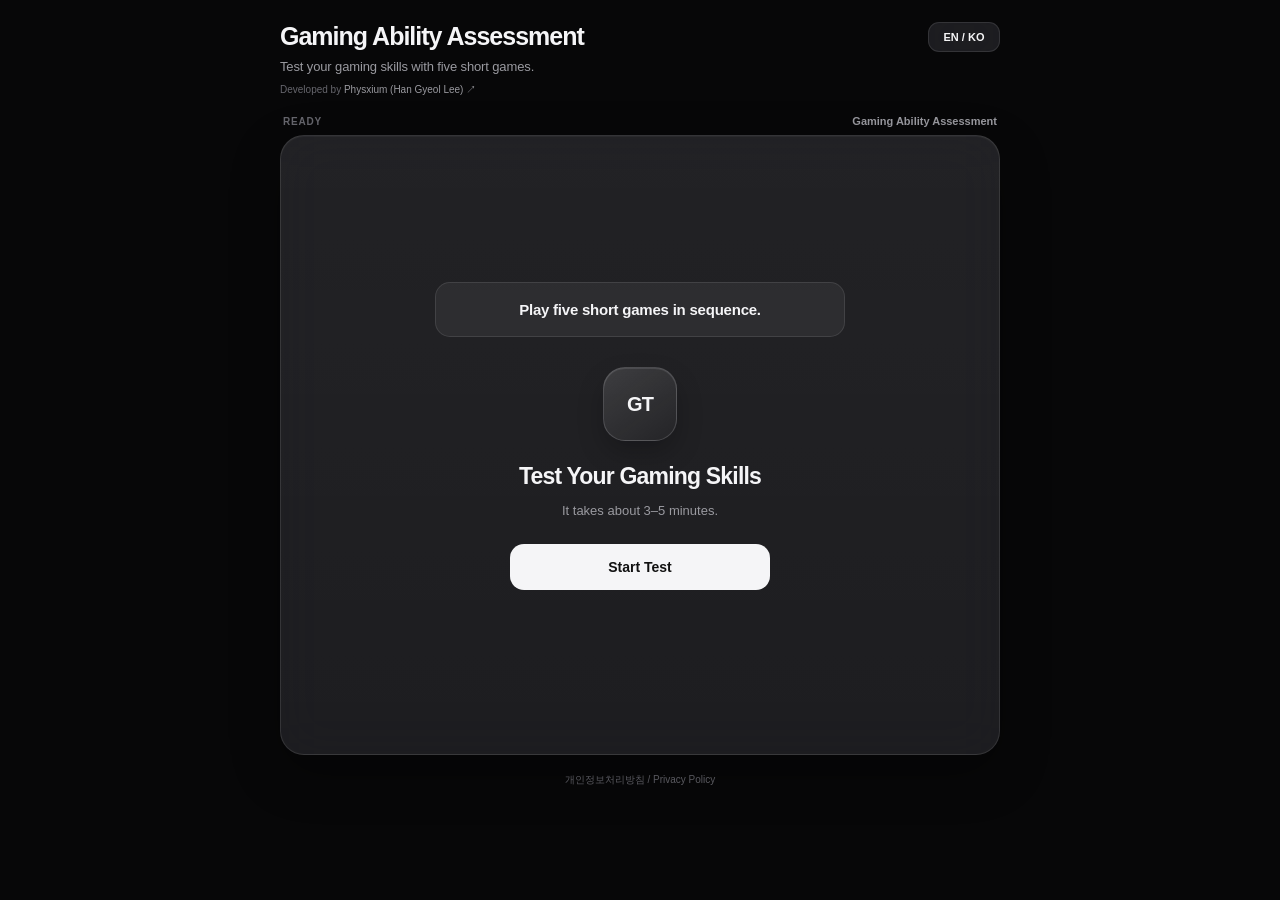
==== index.html @ 3fd52a9b "Initial commit" ====
<!doctype html>
<html lang="ko">

<head>
    <meta charset="utf-8">

    <meta name="viewport" content="width=device-width, initial-scale=1, viewport-fit=cover">

    <title>게임 종합능력 평가 | Physxium</title>

    <meta name="description" content="5개의 짧은 미니게임으로 반응속도, 판단력, 멀티태스킹, 수행정확성, 예측력을 테스트해보세요.">

    <meta name="author" content="Physxium">

    <!--
        실제 배포 주소 확정 후
        canonical / og:url을 입력
    -->
    <link rel="canonical" href="">


    <!-- Open Graph -->

    <meta property="og:type" content="website">

    <meta property="og:title" content="게임 종합능력 평가 | Physxium">

    <meta property="og:description" content="5개의 짧은 게임으로 나의 게임 능력을 확인해보세요.">

    <meta property="og:url" content="">


    <!--
        Google Analytics
        광고
        사이트 인증
        OG 이미지

        실제 배포 주소 확정 후 추가
    -->


    <link rel="stylesheet" href="./style.css">
</head>


<body>

    <main id="appShell" class="app-shell">

        <!-- ------------------------------
             Header
        ------------------------------ -->

        <header class="topbar">

            <div class="brand">

                <h1 id="siteTitle">
                    게임 종합능력 평가
                </h1>

                <p id="siteSubtitle" class="site-subtitle">
                    5개의 짧은 게임으로 당신의 게임 능력을 테스트합니다.
                </p>

                <p class="developer">

                    Developed by

                    <a href="https://physxium.pages.dev/" target="_blank" rel="noopener noreferrer">
                        Physxium (Han Gyeol Lee) ↗
                    </a>

                </p>

            </div>


            <button id="languageButton" class="language-button" type="button">
                KO / EN
            </button>

        </header>


        <!-- ------------------------------
             Test Area
        ------------------------------ -->

        <section id="testArea" class="test-area">

            <div class="test-status">

                <span id="gameProgress" class="game-progress">
                    READY
                </span>

                <span id="gameName" class="game-name">
                    게임 종합능력 평가
                </span>

            </div>


            <section id="gameCard" class="game-card">

                <div id="gameStage" class="game-stage">
                    <!-- app.js가 화면을 렌더링합니다 -->
                </div>


                <div id="gameStatus" class="game-status" aria-live="polite"></div>

            </section>

        </section>


        <!-- ------------------------------
             Footer
        ------------------------------ -->

        <footer class="site-footer">

            <a href="https://physxium.pages.dev/privacy" target="_blank" rel="noopener noreferrer">
                개인정보처리방침 / Privacy Policy
            </a>

        </footer>

    </main>


    <!-- ------------------------------
         Games
    ------------------------------ -->

    <script src="./js/game-reaction.js"></script>

    <script src="./js/game-judgment.js"></script>

    <script src="./js/game-multitask.js"></script>

    <script src="./js/game-precision.js"></script>

    <script src="./js/game-prediction.js"></script>


    <!-- ------------------------------
         App
    ------------------------------ -->

    <script src="./js/app.js"></script>

</body>

</html>
---- style.css ----
:root {
    color-scheme: dark;

    --bg: #070708;

    --glass: rgba(34, 34, 38, 0.84);
    --glass-strong: rgba(44, 44, 48, 0.92);
    --glass-soft: rgba(255, 255, 255, 0.055);

    --text: #f5f5f7;
    --muted: #9a9aa0;
    --muted-soft: #66666d;

    --line: rgba(255, 255, 255, 0.10);
    --line-strong: rgba(255, 255, 255, 0.16);

    --accent: #f5f5f7;
    --accent-text: #111111;
}


/* ------------------------------
   Base
------------------------------ */

* {
    box-sizing: border-box;
}


html,
body {
    min-height: 100%;

    background: var(--bg);
}


html {
    overscroll-behavior: none;
}


body {
    margin: 0;

    background: var(--bg);
    color: var(--text);

    font-family:
        -apple-system,
        BlinkMacSystemFont,
        "SF Pro Display",
        "SF Pro Text",
        "Pretendard",
        "Segoe UI",
        sans-serif;

    -webkit-font-smoothing: antialiased;

    text-rendering: optimizeLegibility;

    overflow-x: hidden;
}


button,
a {
    font: inherit;

    -webkit-tap-highlight-color: transparent;
}


button {
    appearance: none;
}


button,
.game-stage {
    touch-action: manipulation;
}


/* ------------------------------
   App Shell
------------------------------ */

.app-shell {
    width: min(720px, calc(100% - 24px));

    min-height: 100dvh;

    margin: 0 auto;

    display: flex;
    flex-direction: column;

    padding:
        calc(22px + env(safe-area-inset-top)) 0 calc(72px + env(safe-area-inset-bottom));
}


/* ------------------------------
   Top Bar
------------------------------ */

.topbar {
    display: flex;
    align-items: flex-start;
    justify-content: space-between;

    gap: 16px;

    margin-bottom: 18px;
}


.brand {
    min-width: 0;
}


h1 {
    margin: 0 0 6px;

    font-size: 25px;
    font-weight: 760;

    letter-spacing: -0.04em;

    line-height: 1.15;
}


.site-subtitle {
    margin: 0;

    color: var(--muted);

    font-size: 13px;
    line-height: 1.5;

    letter-spacing: -0.01em;
}


.developer {
    margin: 7px 0 0;

    color: var(--muted-soft);

    font-size: 10px;
    line-height: 1.4;
}


.developer a {
    color: var(--muted);

    text-decoration: none;

    transition: color 0.15s ease;
}


.developer a:hover {
    color: var(--text);
}


/* ------------------------------
   Language Button
------------------------------ */

.language-button {
    flex: 0 0 auto;

    min-width: 72px;

    border: 1px solid var(--line);
    border-radius: 11px;

    padding: 8px 10px;

    background: var(--glass);
    color: var(--text);

    backdrop-filter: blur(18px);
    -webkit-backdrop-filter: blur(18px);

    cursor: pointer;

    font-size: 11px;
    font-weight: 700;

    transition:
        background 0.15s ease,
        transform 0.12s ease,
        border-color 0.15s ease;
}


.language-button:hover {
    background: var(--glass-strong);

    border-color: var(--line-strong);
}


.language-button:active {
    transform: scale(0.96);
}


/* ------------------------------
   Test Area
------------------------------ */

.test-area {
    flex: 0 0 auto;

    min-height: 0;

    display: flex;
    flex-direction: column;
}


/* ------------------------------
   Test Status
------------------------------ */

.test-status {
    display: flex;
    align-items: center;
    justify-content: space-between;

    gap: 12px;

    margin: 0 3px 8px;
}


.game-progress {
    color: var(--muted-soft);

    font-size: 10px;
    font-weight: 750;

    letter-spacing: 0.08em;
}


.game-name {
    color: var(--muted);

    font-size: 11px;
    font-weight: 650;
}


/* ------------------------------
   Main Game Card
------------------------------ */

.game-card {
    flex: 0 1 auto;

    height: min(620px,
            calc(100dvh - 230px));

    min-height: 430px;

    display: flex;
    flex-direction: column;

    overflow: hidden;

    border: 1px solid var(--line);
    border-radius: 24px;

    background:
        linear-gradient(180deg,
            rgba(255, 255, 255, 0.025),
            rgba(255, 255, 255, 0)),
        var(--glass);

    backdrop-filter:
        blur(24px) saturate(120%);

    -webkit-backdrop-filter:
        blur(24px) saturate(120%);

    box-shadow:
        0 18px 50px rgba(0, 0, 0, 0.32),
        inset 0 1px 0 rgba(255, 255, 255, 0.035);
}


/* ------------------------------
   Game Stage
------------------------------ */

.game-stage {
    flex: 1;

    min-height: 0;

    display: flex;
    align-items: center;
    justify-content: center;

    position: relative;

    padding: 26px;

    overflow: hidden;

    user-select: none;
    -webkit-user-select: none;
}


/* ------------------------------
   Start / Ready Screen
------------------------------ */

.start-panel {
    width: min(430px, 100%);

    display: flex;
    flex-direction: column;
    align-items: center;

    text-align: center;
}


/* ------------------------------
   Game Instruction
------------------------------ */

.game-instruction-box {
    width: min(410px, 100%);

    margin-bottom: 30px;

    padding: 15px 18px;

    border: 1px solid var(--line);
    border-radius: 15px;

    background: var(--glass-soft);

    color: var(--text);

    font-size: 15px;
    font-weight: 720;

    line-height: 1.55;

    letter-spacing: -0.015em;

    text-align: center;
}


/* ------------------------------
   Start Mark
------------------------------ */

.start-mark {
    width: 74px;
    height: 74px;

    display: flex;
    align-items: center;
    justify-content: center;

    margin-bottom: 21px;

    border: 1px solid var(--line-strong);
    border-radius: 22px;

    background:
        linear-gradient(145deg,
            rgba(255, 255, 255, 0.13),
            rgba(255, 255, 255, 0.025));

    box-shadow:
        inset 0 1px 0 rgba(255, 255, 255, 0.10),
        0 12px 26px rgba(0, 0, 0, 0.22);

    font-size: 20px;
    font-weight: 800;

    letter-spacing: -0.04em;
}


/* ------------------------------
   Ready Text
------------------------------ */

.start-panel h2 {
    margin: 0;

    font-size: 23px;
    font-weight: 760;

    line-height: 1.25;

    letter-spacing: -0.035em;
}


.start-panel>p {
    max-width: 310px;

    margin: 10px 0 23px;

    color: var(--muted);

    font-size: 13px;
    line-height: 1.55;
}


/* ------------------------------
   Primary Button
------------------------------ */

.primary-button {
    width: min(260px, 100%);

    min-height: 46px;

    border: 0;
    border-radius: 14px;

    padding: 13px 18px;

    background: var(--accent);
    color: var(--accent-text);

    cursor: pointer;

    font-size: 14px;
    font-weight: 750;

    transition:
        transform 0.12s ease,
        opacity 0.15s ease;
}


.primary-button:hover {
    opacity: 0.92;
}


.primary-button:active {
    transform: scale(0.975);
}


/* ------------------------------
   Game Status
------------------------------ */

.game-status {
    min-height: 18px;

    display: flex;
    align-items: center;
    justify-content: center;

    padding: 0 14px 12px;

    color: var(--muted-soft);

    font-size: 11px;
    line-height: 1.4;

    text-align: center;
}


/* ------------------------------
   Footer
------------------------------ */

.site-footer {
    flex: 0 0 auto;

    padding-top: 14px;

    text-align: center;
}


.site-footer a {
    color: var(--muted-soft);

    font-size: 10px;
    line-height: 1.5;

    text-decoration: none;

    transition: color 0.15s ease;
}


.site-footer a:hover {
    color: var(--muted);
}


/* ------------------------------
   Mobile
------------------------------ */

@media (max-width: 520px) {

    .app-shell {
        width: min(calc(100% - 18px),
                720px);

        padding:
            calc(14px + env(safe-area-inset-top)) 0 calc(68px + env(safe-area-inset-bottom));
    }


    .topbar {
        gap: 10px;

        margin-bottom: 12px;
    }


    h1 {
        font-size: 20px;
    }


    .site-subtitle {
        font-size: 11px;
    }


    .developer {
        margin-top: 5px;

        font-size: 9px;
    }


    .language-button {
        min-width: 64px;

        padding: 7px 8px;

        border-radius: 10px;

        font-size: 10px;
    }


    .test-status {
        margin-bottom: 6px;
    }


    .game-card {
        height: min(560px,
                calc(100dvh - 220px));

        min-height: 390px;

        border-radius: 20px;
    }


    .game-stage {
        padding: 20px 16px;
    }


    .game-instruction-box {
        margin-bottom: 24px;

        padding: 13px 15px;

        border-radius: 13px;

        font-size: 14px;

        line-height: 1.5;
    }


    .start-mark {
        width: 64px;
        height: 64px;

        margin-bottom: 17px;

        border-radius: 19px;

        font-size: 18px;
    }


    .start-panel h2 {
        font-size: 20px;
    }


    .start-panel>p {
        margin: 8px 0 19px;

        font-size: 12px;
    }


    .primary-button {
        padding: 12px 16px;

        font-size: 13px;
    }


    .site-footer {
        padding-top: 14px;
    }
}

/* ------------------------------
   Reaction Game
------------------------------ */

.reaction-wrap {
    width: min(420px, 100%);

    display: flex;
    flex-direction: column;
    align-items: center;

    gap: 20px;
}


.reaction-board {
    width: min(340px, 72vw);
    aspect-ratio: 1 / 1;

    display: grid;

    grid-template-columns:
        repeat(2, 1fr);

    grid-template-rows:
        repeat(2, 1fr);

    gap: 12px;
}


.reaction-tile {
    width: 100%;
    height: 100%;

    border: 1px solid var(--line);

    border-radius: 22px;

    background:
        rgba(255,
            255,
            255,
            0.045);

    box-shadow:
        inset 0 1px 0 rgba(255,
            255,
            255,
            0.035);

    cursor: pointer;

    transition:
        background 0.08s ease,
        border-color 0.08s ease,
        transform 0.08s ease,
        box-shadow 0.08s ease;
}


.reaction-tile.green {
    background:
        rgba(48,
            209,
            88,
            0.88);

    border-color:
        rgba(85,
            230,
            120,
            0.95);

    box-shadow:
        0 0 28px rgba(48,
            209,
            88,
            0.22);
}


.reaction-tile.red {
    background:
        rgba(255,
            69,
            58,
            0.88);

    border-color:
        rgba(255,
            95,
            86,
            0.95);

    box-shadow:
        0 0 28px rgba(255,
            69,
            58,
            0.20);
}


.reaction-tile.pressed {
    transform: scale(0.96);
}


.reaction-message {
    min-height: 32px;

    display: flex;
    align-items: center;
    justify-content: center;

    color: var(--muted);

    font-size: 22px;
    font-weight: 760;

    line-height: 1;
}


/* ------------------------------
   Reaction Result
------------------------------ */

.reaction-result {
    width: min(390px, 100%);

    text-align: center;
}


.reaction-result-label {
    margin-bottom: 8px;

    color: var(--muted);

    font-size: 12px;
    font-weight: 650;
}


.reaction-result-score {
    margin-bottom: 8px;

    font-size: 54px;
    font-weight: 800;

    line-height: 1;

    letter-spacing: -0.05em;
}


.reaction-result-detail {
    margin: 0 0 24px;

    color: var(--muted);

    font-size: 12px;
    line-height: 1.65;
}


@media (max-width: 520px) {

    .reaction-board {
        width: min(310px,
                72vw);

        gap: 9px;
    }


    .reaction-tile {
        border-radius: 18px;
    }


    .reaction-message {
        font-size: 20px;
    }

}
.reaction-trial-counter {
    min-height: 20px;

    color: var(--muted);

    font-size: 12px;
    font-weight: 750;

    letter-spacing: 0.06em;
}

/* ------------------------------
   Judgment Game
------------------------------ */

.judgment-wrap {
    width: min(440px, 100%);

    display: flex;
    flex-direction: column;
    align-items: center;

    gap: 18px;
}


.judgment-hud {
    width: min(330px, 70vw);

    display: flex;
    align-items: center;
    justify-content: space-between;

    color: var(--muted);

    font-size: 12px;
    font-weight: 750;

    letter-spacing: 0.04em;
}


.judgment-timer {
    color: var(--text);

    font-size: 14px;
}


/* ------------------------------
   Board
------------------------------ */

.judgment-board {
    width: min(330px, 70vw);

    aspect-ratio: 1 / 1;

    position: relative;

    display: grid;

    grid-template-columns:
        repeat(3, 1fr);

    grid-template-rows:
        repeat(3, 1fr);

    /*
        화살표를 보드 바깥에
        표시하기 위해 visible.
    */

    overflow: visible;

    border: 1px solid var(--line-strong);
    border-radius: 20px;

    background:
        rgba(0, 0, 0, 0.16);

    transition:
        box-shadow 0.12s ease,
        border-color 0.12s ease;
}


.judgment-cell {
    min-width: 0;
    min-height: 0;

    border: 0;

    border-right:
        1px solid var(--line);

    border-bottom:
        1px solid var(--line);

    background:
        rgba(255, 255, 255, 0.025);

    cursor: pointer;

    transition:
        background 0.12s ease,
        transform 0.12s ease;
}


/*
    3x3 오른쪽 끝
*/

.judgment-cell:nth-child(3n) {
    border-right: 0;
}


/*
    3x3 아래쪽 끝
*/

.judgment-cell:nth-child(n + 7) {
    border-bottom: 0;
}


/*
    보드 둥근 모서리
*/

.judgment-cell:nth-child(1) {
    border-top-left-radius: 19px;
}


.judgment-cell:nth-child(3) {
    border-top-right-radius: 19px;
}


.judgment-cell:nth-child(7) {
    border-bottom-left-radius: 19px;
}


.judgment-cell:nth-child(9) {
    border-bottom-right-radius: 19px;
}


.judgment-cell:hover {
    background:
        rgba(255, 255, 255, 0.055);
}


.judgment-cell:active {
    background:
        rgba(255, 255, 255, 0.08);
}


.judgment-cell.invalid {
    animation:
        judgmentInvalid 0.18s ease;
}


@keyframes judgmentInvalid {

    0% {
        background:
            rgba(255, 255, 255, 0.025);
    }

    50% {
        background:
            rgba(255, 255, 255, 0.12);
    }

    100% {
        background:
            rgba(255, 255, 255, 0.025);
    }

}


/* ------------------------------
   Player
------------------------------ */

.judgment-player {
    position: absolute;

    left: 0;
    top: 0;

    width: 33.333333%;
    height: 33.333333%;

    display: flex;
    align-items: center;
    justify-content: center;

    pointer-events: none;

    z-index: 5;

    transition:
        transform 250ms cubic-bezier(0.22,
            0.75,
            0.25,
            1);
}


.judgment-player.no-transition {
    transition: none;
}


.judgment-player-dot {
    width: 30%;
    aspect-ratio: 1 / 1;

    border-radius: 50%;

    background: #f5f5f7;

    box-shadow:
        0 0 0 5px rgba(255, 255, 255, 0.10),
        0 0 18px rgba(255, 255, 255, 0.18);
}


.judgment-player.hit .judgment-player-dot {
    animation:
        judgmentPlayerHit 0.42s ease;
}


@keyframes judgmentPlayerHit {

    0% {
        transform: scale(1);

        background: #f5f5f7;

        box-shadow:
            0 0 0 5px rgba(255, 255, 255, 0.10),
            0 0 18px rgba(255, 255, 255, 0.18);
    }

    20% {
        transform: scale(1.45);

        background: #ff453a;

        box-shadow:
            0 0 0 9px rgba(255, 69, 58, 0.22),
            0 0 30px rgba(255, 69, 58, 0.55);
    }

    45% {
        transform: scale(0.92);

        background: #ff453a;
    }

    70% {
        transform: scale(1.18);

        background: #ff6961;

        box-shadow:
            0 0 0 6px rgba(255, 69, 58, 0.15),
            0 0 20px rgba(255, 69, 58, 0.32);
    }

    100% {
        transform: scale(1);

        background: #f5f5f7;

        box-shadow:
            0 0 0 5px rgba(255, 255, 255, 0.10),
            0 0 18px rgba(255, 255, 255, 0.18);
    }

}


/* ------------------------------
   Attack Layer
------------------------------ */

.judgment-attack-layer {
    position: absolute;

    inset: 0;

    overflow: visible;

    pointer-events: none;

    z-index: 3;
}


.judgment-warning {
    position: absolute;

    pointer-events: none;
}


/* ------------------------------
   Row Attack
------------------------------ */

.judgment-warning.row {
    left: 0;

    top:
        calc(var(--attack-index) * 33.333333%);

    width: 100%;
    height: 33.333333%;
}


/* ------------------------------
   Column Attack
------------------------------ */

.judgment-warning.col {
    top: 0;

    left:
        calc(var(--attack-index) * 33.333333%);

    width: 33.333333%;
    height: 100%;
}


/* ------------------------------
   Warning Line
------------------------------ */

.judgment-warning-line {
    position: absolute;

    inset: 0;

    background: transparent;

    border: 1px solid transparent;
}


/*
    폭발 직전 0.25초만
    위험 행/열 표시
*/

.judgment-warning.danger .judgment-warning-line {
    background:
        rgba(255, 69, 58, 0.22);

    border-color:
        rgba(255, 69, 58, 0.55);

    animation:
        judgmentDanger 0.12s ease infinite alternate;
}


@keyframes judgmentDanger {

    from {
        opacity: 0.65;
    }

    to {
        opacity: 1;
    }

}


/* ------------------------------
   Warning Badge
------------------------------ */

.judgment-warning-badge {
    position: absolute;

    min-width: 48px;
    height: 38px;

    display: flex;
    align-items: center;
    justify-content: center;

    gap: 3px;

    padding: 5px 9px;

    border-radius: 11px;

    background:
        rgba(18, 18, 20, 0.96);

    border:
        1px solid rgba(255,
            69,
            58,
            0.48);

    color: #ff6961;

    box-shadow:
        0 5px 16px rgba(0, 0, 0, 0.30);

    font-size: 18px;
    font-weight: 850;

    line-height: 1;

    white-space: nowrap;

    z-index: 8;
}


/*
    좌측에서 들어오는 공격
    보드 왼쪽 바깥에 표시
*/

.judgment-warning.left .judgment-warning-badge {
    left: -58px;

    top: 50%;

    transform:
        translateY(-50%);
}


/*
    우측
*/

.judgment-warning.right .judgment-warning-badge {
    right: -58px;

    top: 50%;

    transform:
        translateY(-50%);
}


/*
    위
*/

.judgment-warning.top .judgment-warning-badge {
    top: -48px;

    left: 50%;

    transform:
        translateX(-50%);
}


/*
    아래
*/

.judgment-warning.bottom .judgment-warning-badge {
    bottom: -48px;

    left: 50%;

    transform:
        translateX(-50%);
}


/* ------------------------------
   Explosion
------------------------------ */

.judgment-explosion {
    position: absolute;

    pointer-events: none;

    z-index: 4;

    background:
        rgba(255, 69, 58, 0.58);

    box-shadow:
        0 0 22px rgba(255, 69, 58, 0.28);

    animation:
        judgmentExplosion 0.22s ease-out;
}


.judgment-explosion.row {
    left: 0;

    top:
        calc(var(--attack-index) * 33.333333%);

    width: 100%;
    height: 33.333333%;
}


.judgment-explosion.col {
    top: 0;

    left:
        calc(var(--attack-index) * 33.333333%);

    width: 33.333333%;
    height: 100%;
}


@keyframes judgmentExplosion {

    from {
        opacity: 1;
    }

    to {
        opacity: 0;
    }

}


.judgment-board.hit {
    animation:
        judgmentBoardHit 0.22s ease;
}


@keyframes judgmentBoardHit {

    0% {
        border-color:
            var(--line-strong);

        box-shadow: none;
    }

    25% {
        border-color:
            rgba(255, 69, 58, 1);

        box-shadow:
            0 0 0 3px rgba(255, 69, 58, 0.35);
    }

    65% {
        border-color:
            rgba(255, 69, 58, 0.95);

        box-shadow:
            0 0 0 2px rgba(255, 69, 58, 0.22);
    }

    100% {
        border-color:
            var(--line-strong);

        box-shadow: none;
    }

}

/* ------------------------------
   Message
------------------------------ */

.judgment-message {
    min-height: 28px;

    display: flex;
    align-items: center;
    justify-content: center;

    color: var(--muted);

    font-size: 22px;
    font-weight: 800;
}


/* ------------------------------
   Judgment Result
------------------------------ */

.judgment-result {
    width: min(390px, 100%);

    text-align: center;
}


.judgment-result-score {
    margin-bottom: 8px;

    font-size: 54px;
    font-weight: 800;

    line-height: 1;

    letter-spacing: -0.05em;
}


/* ------------------------------
   Mobile
------------------------------ */

@media (max-width: 520px) {

    .judgment-board,
    .judgment-hud {
        width: min(280px,
                68vw);
    }


    .judgment-board {
        border-radius: 17px;
    }


    .judgment-warning-badge {
        min-width: 42px;
        height: 34px;

        padding: 4px 7px;

        border-radius: 10px;

        font-size: 16px;
    }


    .judgment-warning.left .judgment-warning-badge {
        left: -49px;
    }


    .judgment-warning.right .judgment-warning-badge {
        right: -49px;
    }


    .judgment-warning.top .judgment-warning-badge {
        top: -43px;
    }


    .judgment-warning.bottom .judgment-warning-badge {
        bottom: -43px;
    }

}

/* ------------------------------
   Development Menu
------------------------------ */

.dev-panel {
    width: min(390px, 100%);

    margin-top: 24px;
    padding-top: 18px;

    border-top:
        1px solid var(--line);
}


.dev-label {
    margin-bottom: 9px;

    color: var(--muted-soft);

    font-size: 9px;
    font-weight: 800;

    letter-spacing: 0.12em;
}


.dev-buttons {
    display: grid;

    grid-template-columns:
        repeat(2, minmax(0, 1fr));

    gap: 7px;
}


.dev-button {
    min-height: 34px;

    border:
        1px solid var(--line);

    border-radius: 10px;

    padding: 7px 9px;

    background:
        rgba(255,
            255,
            255,
            0.045);

    color: var(--muted);

    cursor: pointer;

    font-size: 10px;
    font-weight: 650;

    transition:
        background 0.15s ease,
        color 0.15s ease,
        transform 0.12s ease;
}


.dev-button:hover:not(:disabled) {
    background:
        rgba(255,
            255,
            255,
            0.09);

    color: var(--text);
}


.dev-button:active:not(:disabled) {
    transform: scale(0.97);
}


.dev-button:disabled {
    opacity: 0.3;

    cursor: default;
}

/* ------------------------------
   Multitasking Game
------------------------------ */

.multitask-wrap {
    width: min(440px, 100%);

    display: flex;
    flex-direction: column;
    align-items: center;

    gap: 14px;
}


.multitask-hud {
    width: min(360px, 78vw);

    display: flex;
    align-items: center;
    justify-content: space-between;

    color: var(--muted);

    font-size: 12px;
    font-weight: 750;

    letter-spacing: 0.04em;
}


.multitask-timer {
    color: var(--text);

    font-size: 14px;
}


.multitask-body {
    width: min(360px, 78vw);
}


.multitask-field {
    width: 100%;

    display: flex;
    flex-direction: column;

    overflow: hidden;

    border:
        1px solid var(--line-strong);

    border-radius: 20px;

    background:
        rgba(0, 0, 0, 0.16);

    touch-action: none;
}


/* ------------------------------
   Memory Zone
------------------------------ */

.multitask-memory-zone {
    height: 150px;

    display: flex;
    align-items: center;
    justify-content: center;

    border-bottom:
        1px solid var(--line);

    background:
        rgba(255, 255, 255, 0.025);
}


.multitask-symbol {
    min-width: 90px;

    text-align: center;

    color: #f5f5f7;

    font-size: 74px;
    font-weight: 700;

    line-height: 1;

    opacity: 0;

    transform: scale(0.92);
}


.multitask-symbol.red {
    color: #ff453a;
}


.multitask-symbol.show {
    animation:
        multitaskSymbolShow 0.18s ease forwards;
}


@keyframes multitaskSymbolShow {

    from {
        opacity: 0;
        transform: scale(0.86);
    }

    to {
        opacity: 1;
        transform: scale(1);
    }

}


/* ------------------------------
   Dodge Zone
------------------------------ */

.multitask-dodge-zone {
    height: 245px;

    position: relative;

    overflow: hidden;

    background:
        rgba(255, 255, 255, 0.012);
}


.multitask-lanes {
    position: absolute;

    inset: 0;

    pointer-events: none;
}


.multitask-lanes span {
    position: absolute;

    top: 0;
    bottom: 0;

    width: 1px;

    background:
        var(--line);
}


.multitask-lanes span:nth-child(1) {
    left: 25%;
}


.multitask-lanes span:nth-child(2) {
    left: 50%;
}


.multitask-lanes span:nth-child(3) {
    left: 75%;
}

.multitask-direction-hint {
    position: absolute;

    top: 50%;

    transform:
        translateY(-50%);

    color:
        rgba(255, 255, 255, 0.10);

    font-size: 34px;
    font-weight: 800;

    line-height: 1;

    pointer-events: none;

    z-index: 1;

    user-select: none;
}


.multitask-direction-hint.left {
    left: 16px;
}


.multitask-direction-hint.right {
    right: 16px;
}


/* ------------------------------
   Player
------------------------------ */

.multitask-player {
    position: absolute;

    left: 43.75%;
    bottom: 14px;

    width: 12.5%;
    aspect-ratio: 1 / 1;

    border-radius: 50%;

    background:
        #f5f5f7;

    box-shadow:
        0 0 0 4px rgba(255, 255, 255, 0.10),

        0 0 16px rgba(255, 255, 255, 0.18);

    z-index: 4;
}


.multitask-player.hit {
    animation:
        multitaskPlayerHit 0.26s ease;
}


@keyframes multitaskPlayerHit {

    0% {
        transform: scale(1);

        background:
            #f5f5f7;
    }

    35% {
        transform: scale(1.35);

        background:
            #ff453a;

        box-shadow:
            0 0 0 7px rgba(255, 69, 58, 0.18),

            0 0 24px rgba(255, 69, 58, 0.45);
    }

    100% {
        transform: scale(1);

        background:
            #f5f5f7;
    }

}


/* ------------------------------
   Obstacles
------------------------------ */

.multitask-obstacle-layer {
    position: absolute;

    inset: 0;

    pointer-events: none;
}


.multitask-obstacle {
    position: absolute;

    top: -18%;

    height: 13%;

    border-radius: 8px;

    background:
        rgba(255, 255, 255, 0.20);

    border:
        1px solid rgba(255, 255, 255, 0.22);

    box-shadow:
        inset 0 1px 0 rgba(255, 255, 255, 0.08);
}


/* ------------------------------
   Question
------------------------------ */

.multitask-question {
    min-height: 395px;

    display: flex;
    flex-direction: column;
    justify-content: center;

    gap: 18px;

    padding: 24px;
}


.multitask-question-title {
    color: var(--text);

    font-size: 16px;
    font-weight: 750;

    text-align: center;
}


.multitask-choices {
    display: grid;

    gap: 10px;
}


.multitask-choice {
    min-height: 58px;

    display: flex;
    align-items: center;
    justify-content: center;

    gap: 10px;

    border:
        1px solid var(--line);

    border-radius: 13px;

    background:
        rgba(255, 255, 255, 0.045);

    color: var(--text);

    cursor: pointer;

    transition:
        background 0.12s ease,
        border-color 0.12s ease,
        transform 0.12s ease;
}


.multitask-choice:hover {
    background:
        rgba(255, 255, 255, 0.075);
}


.multitask-choice:active {
    transform:
        scale(0.98);
}


.multitask-choice.correct {
    border-color:
        rgba(48, 209, 88, 0.75);

    background:
        rgba(48, 209, 88, 0.14);
}


.multitask-choice.wrong {
    border-color:
        rgba(255, 69, 58, 0.75);

    background:
        rgba(255, 69, 58, 0.14);
}


.multitask-choice:disabled {
    cursor: default;
}


.multitask-choice-symbol {
    color: #f5f5f7;

    font-size: 27px;
    font-weight: 700;

    line-height: 1;
}


.multitask-choice-symbol.red {
    color: #ff453a;
}

.multitask-transition {
    min-height: 395px;

    display: flex;
    align-items: center;
    justify-content: center;

    color: var(--text);

    font-size: 22px;
    font-weight: 800;

    letter-spacing: 0.08em;
}


/* ------------------------------
   Mobile
------------------------------ */

@media (max-width: 520px) {

    .multitask-hud,
    .multitask-body {
        width: min(320px,
                80vw);
    }


    .multitask-memory-zone {
        height: 125px;
    }


    .multitask-symbol {
        font-size: 62px;
    }


    .multitask-dodge-zone {
        height: 220px;
    }


    .multitask-field {
        border-radius: 17px;
    }


    .multitask-question {
        min-height: 345px;

        padding: 18px;

        gap: 14px;
    }


    .multitask-choice {
        min-height: 52px;
    }


    .multitask-choice-symbol {
        font-size: 24px;
    }

}

/* ------------------------------
   Precision Game
------------------------------ */

.precision-wrap {
    width: min(440px, 100%);

    display: flex;
    flex-direction: column;
    align-items: center;

    gap: 22px;
}


.precision-hud {
    width: min(360px, 78vw);

    display: flex;
    align-items: center;
    justify-content: space-between;

    color: var(--muted);

    font-size: 12px;
    font-weight: 750;

    letter-spacing: 0.04em;
}


.precision-timer {
    color: var(--text);

    font-size: 14px;
}


/* ------------------------------
   Track
------------------------------ */

.precision-track-wrap {
    width: min(360px, 78vw);

    padding: 34px 0;
}


.precision-track {
    width: 100%;
    height: 86px;

    position: relative;

    overflow: hidden;

    border:
        1px solid var(--line-strong);

    border-radius: 18px;

    background:
        rgba(0, 0, 0, 0.18);
}


/* ------------------------------
   Target
------------------------------ */

.precision-target {
    position: absolute;

    top: 0;
    bottom: 0;

    background:
        rgba(48, 209, 88, 0.18);

    border-left:
        1px solid rgba(48, 209, 88, 0.55);

    border-right:
        1px solid rgba(48, 209, 88, 0.55);
}


.precision-target-center {
    position: absolute;

    top: 0;
    bottom: 0;

    left: 50%;

    width: 1px;

    transform:
        translateX(-50%);

    background:
        rgba(105, 255, 145, 0.38);
}


/* ------------------------------
   Ball
------------------------------ */

.precision-ball {
    position: absolute;

    top: 50%;

    width: 22px;
    height: 22px;

    transform:
        translate(-50%,
            -50%);

    border-radius: 50%;

    background:
        #f5f5f7;

    box-shadow:
        0 0 0 5px rgba(255, 255, 255, 0.10),

        0 0 18px rgba(255, 255, 255, 0.18);

    z-index: 3;
}


/* ------------------------------
   STOP Button
------------------------------ */

.precision-stop-button {
    width: min(260px, 100%);

    min-height: 62px;

    border: 0;

    border-radius: 16px;

    background:
        var(--accent);

    color:
        var(--accent-text);

    cursor: pointer;

    font-size: 18px;
    font-weight: 850;

    letter-spacing: 0.04em;

    transition:
        transform 0.10s ease,
        opacity 0.15s ease;
}


.precision-stop-button:active {
    transform:
        scale(0.97);
}


.precision-stop-button:disabled {
    opacity: 0.55;

    cursor: default;
}


/* ------------------------------
   Feedback
------------------------------ */

.precision-feedback {
    min-height: 30px;

    display: flex;
    align-items: center;
    justify-content: center;

    color: var(--muted);

    font-size: 18px;
    font-weight: 800;
}


.precision-feedback.correct {
    color:
        #30d158;
}


.precision-feedback.wrong {
    color:
        #ff453a;
}


/* ------------------------------
   Mobile
------------------------------ */

@media (max-width: 520px) {

    .precision-hud,
    .precision-track-wrap {
        width: min(320px,
                80vw);
    }


    .precision-track {
        height: 78px;

        border-radius: 16px;
    }


    .precision-ball {
        width: 20px;
        height: 20px;
    }


    .precision-stop-button {
        min-height: 58px;

        font-size: 17px;
    }

}

/* ==================================
   Prediction Game
================================== */

.prediction-wrap {
    width: 100%;

    display: flex;
    flex-direction: column;
    align-items: center;

    gap: 10px;
}


.prediction-hud {
    width: min(420px, 100%);

    display: flex;
    justify-content: space-between;
    align-items: center;

    color: var(--muted);

    font-size: 13px;
    font-weight: 700;

    letter-spacing: 0.04em;
}


.prediction-timer {
    color: var(--text);

    font-variant-numeric:
        tabular-nums;
}


.prediction-message {
    min-height: 24px;

    color: var(--text);

    font-size: 14px;
    font-weight: 750;

    letter-spacing: 0.05em;
}


/* ------------------------------
   Board Shell
------------------------------ */

.prediction-board-shell {
    position: relative;

    width:
        min(360px,
            calc(100% - 76px));

    aspect-ratio: 1 / 1;

    margin:
        34px auto;
}


.prediction-board {
    position: absolute;

    inset: 0;

    overflow: hidden;

    border:
        1px solid var(--line-strong);

    border-radius: 20px;

    background:
        rgba(255,
            255,
            255,
            0.035);
}


/* ------------------------------
   Mirrors
------------------------------ */

.prediction-mirror-layer {
    position: absolute;

    inset: 0;

    z-index: 3;
}


.prediction-mirror {
    position: absolute;

    width: 38px;
    height: 38px;

    transform:
        translate(-50%,
            -50%);

    pointer-events: none;
}


.prediction-mirror::before {
    content: "";

    position: absolute;

    left: 4px;
    right: 4px;

    top: 50%;

    height: 4px;

    border-radius: 999px;

    background:
        rgba(245,
            245,
            247,
            0.88);

    transform-origin:
        center;
}


.prediction-mirror.slash::before {
    transform:
        translateY(-50%) rotate(-45deg);
}


.prediction-mirror.backslash::before {
    transform:
        translateY(-50%) rotate(45deg);
}


/* ------------------------------
   Start Ball + Vector
------------------------------ */

.prediction-start {
    position: absolute;

    z-index: 5;

    display: flex;
    align-items: center;
    justify-content: center;

    transform:
        translate(-50%,
            -50%);

    pointer-events: none;
}


.prediction-start-dot {
    width: 15px;
    height: 15px;

    flex: 0 0 auto;

    border-radius: 50%;

    background:
        var(--text);

    box-shadow:
        0 0 0 4px rgba(255,
            255,
            255,
            0.10);
}


.prediction-start-arrow {
    position: absolute;

    color: rgba(255, 214, 10, 1);

    font-size: 32px;
    font-weight: 900;

    line-height: 1;

    text-shadow:
        0 0 8px rgba(255, 214, 10, 0.35);

    pointer-events: none;
}


/* 위 */

.prediction-start.up .prediction-start-arrow {
    left: 50%;
    bottom: 18px;

    transform:
        translateX(-50%);
}


/* 아래 */

.prediction-start.down .prediction-start-arrow {
    left: 50%;
    top: 18px;

    transform:
        translateX(-50%);
}


/* 왼쪽 */

.prediction-start.left .prediction-start-arrow {
    right: 18px;
    top: 50%;

    transform:
        translateY(-50%);
}


/* 오른쪽 */

.prediction-start.right .prediction-start-arrow {
    left: 18px;
    top: 50%;

    transform:
        translateY(-50%);
}



/* ------------------------------
   Blackout
------------------------------ */

.prediction-blackout {
    position: absolute;

    inset: 0;

    z-index: 10;

    border-radius:
        inherit;

    background:
        #050506;

    opacity: 0;

    pointer-events: none;

    transition:
        opacity 0.16s ease;
}


.prediction-blackout.active {
    opacity: 1;
}


/* ------------------------------
   Exit Buttons
------------------------------ */

.prediction-exit {
    position: absolute;

    z-index: 20;

    display: flex;
    align-items: center;
    justify-content: center;

    border:
        1px solid var(--line-strong);

    background:
        rgba(255,
            255,
            255,
            0.035);

    color:
        var(--text);

    font-size: 13px;
    font-weight: 800;

    cursor: pointer;

    transition:
        border-color 0.12s ease,
        background 0.12s ease,
        transform 0.12s ease;

    user-select: none;
}


.prediction-exit:disabled {
    cursor: default;
}


/* ------------------------------
   Top Exits
------------------------------ */

.prediction-exit.exit-a,
.prediction-exit.exit-b {
    top: -30px;

    width: 40%;
    height: 28px;

    border-radius:
        9px 9px 4px 4px;
}


.prediction-exit.exit-a {
    left: 5%;
}


.prediction-exit.exit-b {
    left: 55%;
}


/* ------------------------------
   Right Exits
------------------------------ */

.prediction-exit.exit-c,
.prediction-exit.exit-d {
    right: -30px;

    width: 28px;
    height: 40%;

    border-radius:
        4px 9px 9px 4px;
}


.prediction-exit.exit-c {
    top: 5%;
}


.prediction-exit.exit-d {
    top: 55%;
}


/* ------------------------------
   Bottom Exits
------------------------------ */

.prediction-exit.exit-e,
.prediction-exit.exit-f {
    bottom: -30px;

    width: 40%;
    height: 28px;

    border-radius:
        4px 4px 9px 9px;
}


.prediction-exit.exit-f {
    left: 5%;
}


.prediction-exit.exit-e {
    left: 55%;
}


/* ------------------------------
   Left Exits
------------------------------ */

.prediction-exit.exit-g,
.prediction-exit.exit-h {
    left: -30px;

    width: 28px;
    height: 40%;

    border-radius:
        9px 4px 4px 9px;
}


.prediction-exit.exit-h {
    top: 5%;
}


.prediction-exit.exit-g {
    top: 55%;
}


/* ------------------------------
   Press
------------------------------ */

.prediction-exit:not(:disabled):active {
    transform:
        scale(0.96);
}


/* ------------------------------
   Answer
------------------------------ */

.prediction-exit.correct {
    border-color:
        rgba(52,
            199,
            89,
            0.95);

    background:
        rgba(52,
            199,
            89,
            0.20);
}


.prediction-exit.wrong {
    border-color:
        rgba(255,
            69,
            58,
            0.95);

    background:
        rgba(255,
            69,
            58,
            0.18);
}


.prediction-exit.correct {
    border-color:
        rgba(52,
            199,
            89,
            0.95);

    background:
        rgba(52,
            199,
            89,
            0.20);
}


.prediction-exit.wrong {
    border-color:
        rgba(255,
            69,
            58,
            0.95);

    background:
        rgba(255,
            69,
            58,
            0.18);
}


/* ------------------------------
   Path Reveal
------------------------------ */

.prediction-path {
    position: absolute;

    inset: 0;

    width: 100%;
    height: 100%;

    z-index: 4;

    pointer-events: none;
}


.prediction-path-line {
    fill: none;

    stroke:
        rgba(255,
            214,
            10,
            0.95);

    stroke-width: 1.6;

    vector-effect:
        non-scaling-stroke;

    stroke-linecap: round;
    stroke-linejoin: round;
}


/* ------------------------------
   Feedback
------------------------------ */

.prediction-feedback {
    min-height: 30px;

    font-size: 18px;
    font-weight: 800;

    text-align: center;
}


.prediction-feedback.correct {
    color:
        rgba(52,
            199,
            89,
            1);
}


.prediction-feedback.wrong {
    color:
        rgba(255,
            99,
            92,
            1);
}


.prediction-generation-error {
    margin: auto;

    color: var(--muted);

    text-align: center;
}


/* ==================================
   Prediction Mobile
================================== */

@media (max-width: 520px) {

    .prediction-board-shell {
        width:
            min(300px,
                calc(100% - 70px));

        margin:
            32px auto;
    }


    .prediction-mirror {
        width: 32px;
        height: 32px;
    }


    .prediction-exit {
        width: 36px;
        height: 36px;
    }

}

/* ==================================
   Final Result
================================== */

.result-page {
    width: 100%;

    display: flex;
    justify-content: center;
}


.result-content {
    width: min(620px,
            100%);
}


.final-result {
    width: 100%;

    padding:
        34px 28px;

    border:
        1px solid var(--line);

    border-radius:
        28px;

    background:
        var(--glass);

    text-align: center;
}


.final-result-label {
    color:
        var(--muted);

    font-size: 13px;
    font-weight: 700;

    letter-spacing: 0.06em;
}


.final-result-total {
    margin-top: 4px;

    color:
        var(--text);

    font-size: 54px;
    font-weight: 850;

    line-height: 1.05;

    letter-spacing: -0.045em;
}


.final-result-total span {
    color:
        var(--muted);

    font-size: 20px;
    font-weight: 700;

    letter-spacing: -0.02em;
}


.final-result-title-label {
    margin-top: 28px;

    color:
        var(--muted);

    font-size: 12px;
    font-weight: 700;
}


.final-result-title {
    margin-top: 7px;

    color:
        var(--text);

    font-size: 31px;
    font-weight: 850;

    letter-spacing: -0.035em;
}


.result-title-en {
    margin-top: 4px;

    color:
        var(--muted);

    font-size: 14px;
    font-weight: 650;
}


.result-radar-wrap {
    width:
        min(460px,
            100%);

    margin:
        18px auto 6px;
}


.result-radar {
    display: block;

    width: 100%;

    aspect-ratio:
        1 / 1;
}


.result-actions {
    display: flex;

    justify-content: center;

    gap: 10px;

    margin-top: 10px;
}


.result-secondary-button {
    min-height: 46px;

    padding:
        0 20px;

    border:
        1px solid var(--line-strong);

    border-radius:
        14px;

    background:
        var(--glass-soft);

    color:
        var(--text);

    font-size: 14px;
    font-weight: 750;

    cursor: pointer;
}


.result-share-status {
    min-height: 20px;

    margin-top: 10px;

    color:
        var(--muted);

    font-size: 12px;
}


.result-error {
    padding:
        60px 20px;

    color:
        var(--muted);

    text-align: center;
}


@media (max-width: 520px) {

    .final-result {
        padding:
            28px 16px;

        border-radius:
            22px;
    }


    .final-result-total {
        font-size: 46px;
    }


    .final-result-title {
        font-size: 27px;
    }


    .result-radar-wrap {
        width: 100%;
    }


    .result-actions {
        flex-direction: column;
    }


    .result-actions .primary-button,
    .result-secondary-button {
        width: 100%;
    }

}
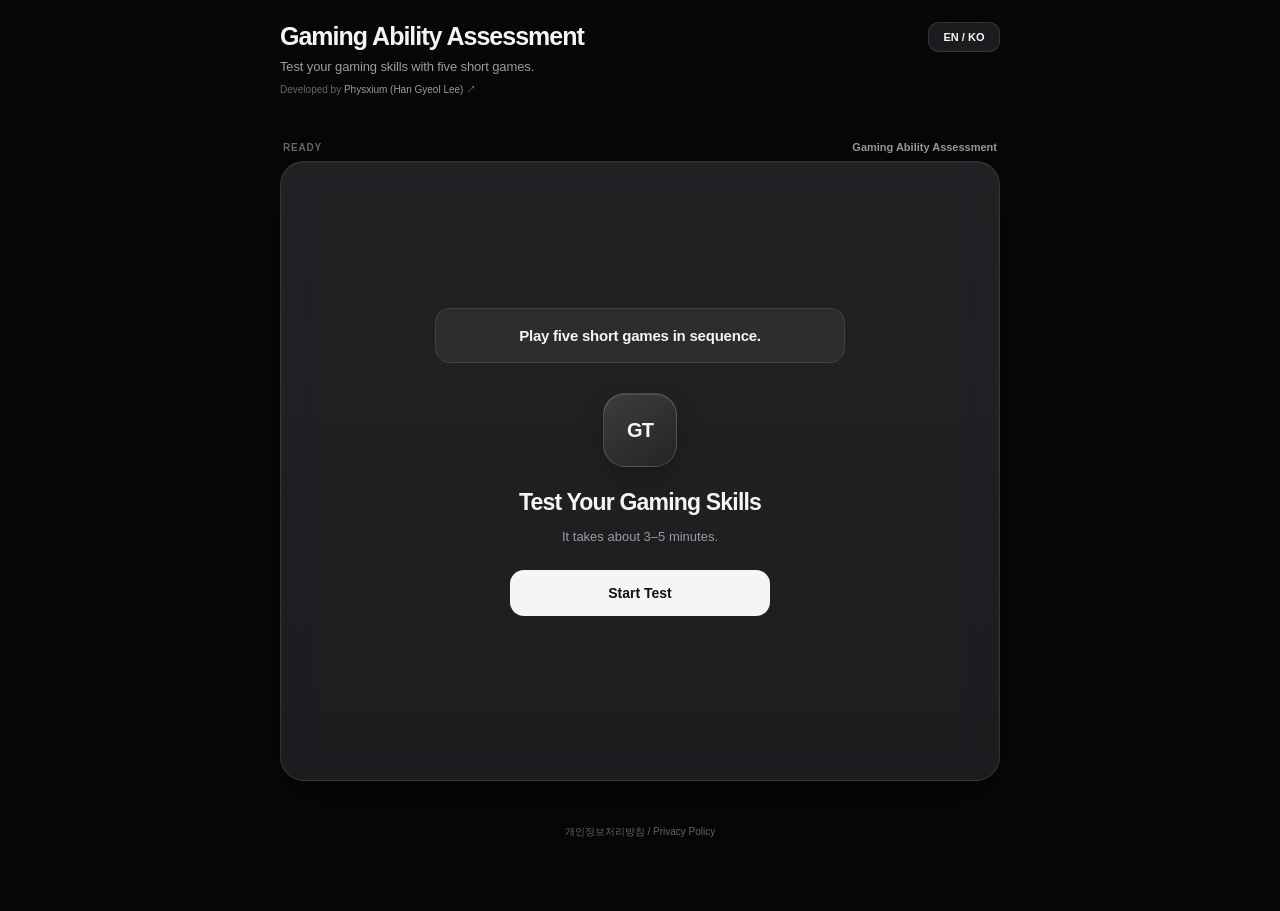
==== commit 724406b8: "Add ads" ====
--- a/index.html
+++ b/index.html
@@ -12,32 +12,54 @@
 
     <meta name="author" content="Physxium">
 
-    <!--
-        실제 배포 주소 확정 후
-        canonical / og:url을 입력
-    -->
-    <link rel="canonical" href="">
-
-
+    <!-- SEO -->
+    
+    <link rel="canonical" href="https://gamertest.pages.dev/">
+    
+    <meta name="robots" content="index, follow">
+    
+    
     <!-- Open Graph -->
-
+    
     <meta property="og:type" content="website">
-
+    
+    <meta property="og:site_name" content="Physxium">
+    
     <meta property="og:title" content="게임 종합능력 평가 | Physxium">
-
-    <meta property="og:description" content="5개의 짧은 게임으로 나의 게임 능력을 확인해보세요.">
-
-    <meta property="og:url" content="">
-
-
-    <!--
-        Google Analytics
-        광고
-        사이트 인증
-        OG 이미지
-
-        실제 배포 주소 확정 후 추가
-    -->
+    
+    <meta property="og:description" content="5개의 짧은 게임으로 반응속도, 판단력, 멀티태스킹, 수행정확성, 예측력을 테스트해보세요.">
+    
+    <meta property="og:url" content="https://gamertest.pages.dev/">
+      
+
+    
+    <!-- SEO -->
+    <meta name="google-site-verification" content="niUOETFSlisFWTEj9tdji4yUhWPi3Uu91OCElhOOAWI" />
+    <meta name="naver-site-verification" content="952fd6ca9f763a0ed23ecdfa7fd4b2d5ba3ca0ad">
+    
+    
+    <!-- Google Analytics -->
+    
+    <script async src="https://www.googletagmanager.com/gtag/js?id=G-3B8PYM8HGZ"></script>
+    
+    <script>
+        window.dataLayer =
+            window.dataLayer || [];
+
+        function gtag() {
+            dataLayer.push(arguments);
+        }
+
+        gtag(
+            "js",
+            new Date()
+        );
+
+        gtag(
+            "config",
+            "G-3B8PYM8HGZ"
+        );
+    </script>
 
 
     <link rel="stylesheet" href="./style.css">
@@ -83,8 +105,21 @@
 
         </header>
 
-
-        <!-- ------------------------------
+        <!--------------------------------
+                     Add Area 1
+        -------------------------------->
+
+        <div id="adfitBottomWrap" class="adfit-wrap">
+        
+            <ins class="kakao_ad_area" style="display:none;" data-ad-unit="DAN-La6whSoWNvAUms5k" data-ad-width="320"
+                data-ad-height="50"></ins>
+        
+        </div>
+        
+        <script type="text/javascript" src="//t1.kakaocdn.net/kas/static/ba.min.js" async></script>
+
+
+        <!--------------------------------
              Test Area
         ------------------------------ -->
 
@@ -116,8 +151,21 @@
 
         </section>
 
-
-        <!-- ------------------------------
+        <!--------------------------------
+            Add Area 2
+        -------------------------------->
+
+        <div id="adfitBottomWrap" class="adfit-wrap">
+        
+            <ins class="kakao_ad_area" style="display:none;" data-ad-unit="DAN-QHkTJbSJeCQkwcfU" data-ad-width="320"
+                data-ad-height="100"></ins>
+        
+        </div>
+        
+        <script type="text/javascript" src="//t1.kakaocdn.net/kas/static/ba.min.js" async></script>
+
+
+        <!---------------------------------
              Footer
         ------------------------------ -->
 
@@ -132,9 +180,9 @@
     </main>
 
 
-    <!-- ------------------------------
+    <!---------------------------------
          Games
-    ------------------------------ -->
+    --------------------------------->
 
     <script src="./js/game-reaction.js"></script>
 
--- a/style.css
+++ b/style.css
@@ -3172,3 +3172,21 @@
     }
 
 }
+
+#adfitBottomWrap {
+    width: 100%;
+
+    display: flex;
+    justify-content: center;
+    align-items: center;
+
+    margin:
+        18px auto 8px;
+}
+
+
+#adfitBottomWrap .kakao_ad_area {
+    display: block;
+
+    max-width: 100%;
+}
